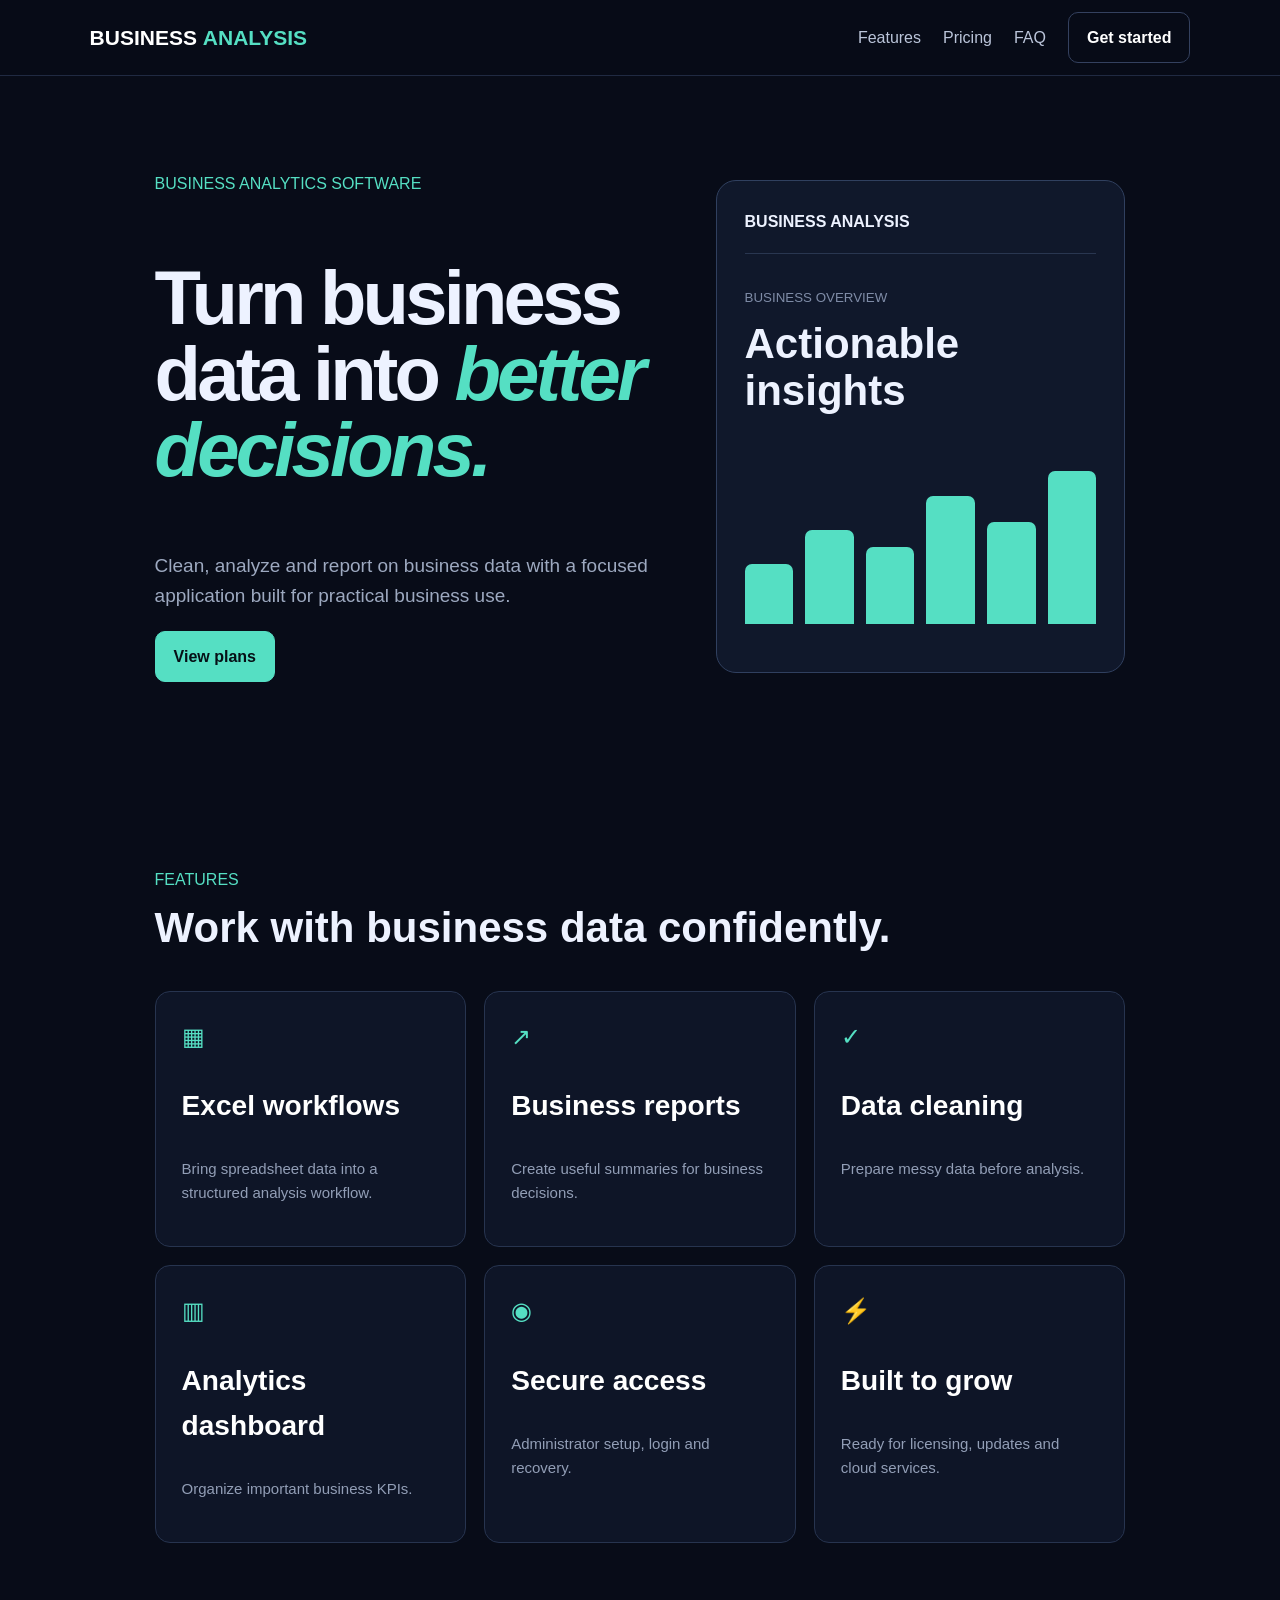
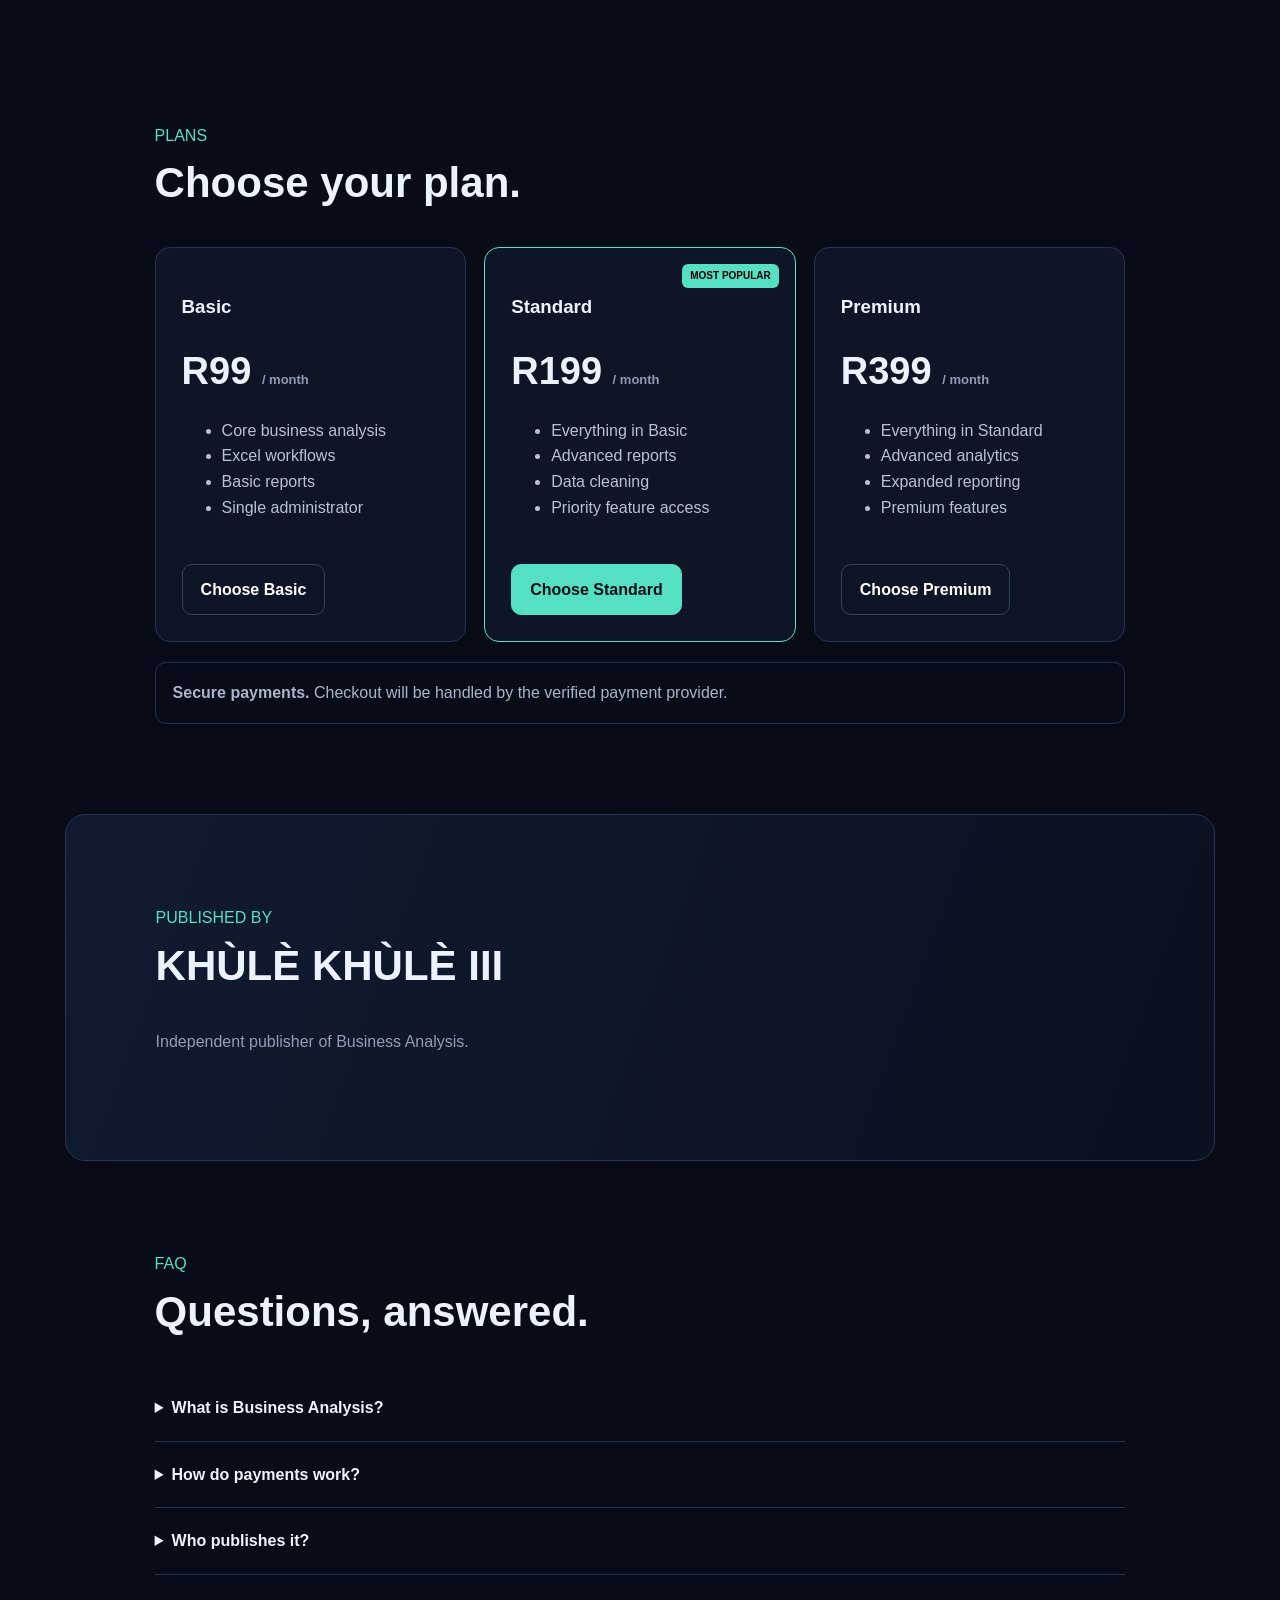
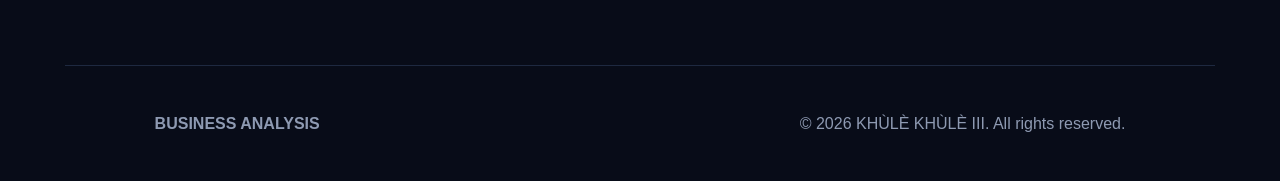
==== Website/index.html @ f8b5d5b4 "Add files via upload" ====
<!doctype html><html lang="en-ZA"><head><meta charset="utf-8"><meta name="viewport" content="width=device-width,initial-scale=1">
<title>Business Analysis | Business Analytics Software | KHÙLÈ KHÙLÈ III</title>
<meta name="description" content="Business Analysis software for Excel workflows, data cleaning, business reporting and practical analytics. Published by KHÙLÈ KHÙLÈ III.">
<link rel="canonical" href="https://YOUR-DOMAIN.example/"><link rel="stylesheet" href="styles.css"></head><body>
<header><a class="logo" href="#">BUSINESS <b>ANALYSIS</b></a><nav><a href="#features">Features</a><a href="#pricing">Pricing</a><a href="#faq">FAQ</a><a class="btn" href="#pricing">Get started</a></nav></header>
<main><section class="hero"><div><label>BUSINESS ANALYTICS SOFTWARE</label><h1>Turn business data into <em>better decisions.</em></h1><p>Clean, analyze and report on business data with a focused application built for practical business use.</p><a class="btn primary" href="#pricing">View plans</a></div><div class="screen"><b>BUSINESS ANALYSIS</b><hr><small>BUSINESS OVERVIEW</small><h2>Actionable insights</h2><div class="chart"><i></i><i></i><i></i><i></i><i></i><i></i></div></div></section>
<section id="features"><label>FEATURES</label><h2>Work with business data confidently.</h2><div class="grid"><article>▦<h3>Excel workflows</h3><p>Bring spreadsheet data into a structured analysis workflow.</p></article><article>↗<h3>Business reports</h3><p>Create useful summaries for business decisions.</p></article><article>✓<h3>Data cleaning</h3><p>Prepare messy data before analysis.</p></article><article>▥<h3>Analytics dashboard</h3><p>Organize important business KPIs.</p></article><article>◉<h3>Secure access</h3><p>Administrator setup, login and recovery.</p></article><article>⚡<h3>Built to grow</h3><p>Ready for licensing, updates and cloud services.</p></article></div></section>
<section id="pricing" class="pricing"><label>PLANS</label><h2>Choose your plan.</h2><div class="prices">
<article><h3>Basic</h3><strong>R99 <small>/ month</small></strong><ul><li>Core business analysis</li><li>Excel workflows</li><li>Basic reports</li><li>Single administrator</li></ul><a class="btn" href="checkout.html?plan=basic">Choose Basic</a></article>
<article class="featured"><mark>MOST POPULAR</mark><h3>Standard</h3><strong>R199 <small>/ month</small></strong><ul><li>Everything in Basic</li><li>Advanced reports</li><li>Data cleaning</li><li>Priority feature access</li></ul><a class="btn primary" href="checkout.html?plan=standard">Choose Standard</a></article>
<article><h3>Premium</h3><strong>R399 <small>/ month</small></strong><ul><li>Everything in Standard</li><li>Advanced analytics</li><li>Expanded reporting</li><li>Premium features</li></ul><a class="btn" href="checkout.html?plan=premium">Choose Premium</a></article></div>
<div class="notice"><b>Secure payments.</b> Checkout will be handled by the verified payment provider.</div></section>
<section class="publisher"><label>PUBLISHED BY</label><h2>KHÙLÈ KHÙLÈ III</h2><p>Independent publisher of Business Analysis.</p></section>
<section id="faq"><label>FAQ</label><h2>Questions, answered.</h2><details><summary>What is Business Analysis?</summary><p>A business analytics application for data, reports and analysis.</p></details><details><summary>How do payments work?</summary><p>Select a plan and complete checkout through the secure payment provider.</p></details><details><summary>Who publishes it?</summary><p>Business Analysis is published by KHÙLÈ KHÙLÈ III.</p></details></section></main>
<footer><b>BUSINESS ANALYSIS</b><span>© 2026 KHÙLÈ KHÙLÈ III. All rights reserved.</span></footer></body></html>
---- Website/styles.css ----
*{box-sizing:border-box}body{margin:0;background:#080c18;color:#edf2ff;font:16px/1.6 Arial,sans-serif}header{height:76px;padding:0 7%;display:flex;justify-content:space-between;align-items:center;border-bottom:1px solid #202a42;position:sticky;top:0;background:#080c18ee;z-index:2}.logo{color:#fff;text-decoration:none;font-weight:900;font-size:21px}.logo b,label,em{color:#55dfc3}nav{display:flex;gap:22px;align-items:center}nav a{color:#bbc5da;text-decoration:none}.btn{display:inline-block;padding:12px 18px;border:1px solid #34415f;border-radius:10px;color:#fff;text-decoration:none;font-weight:800}.primary{background:#55dfc3;color:#061016;border-color:#55dfc3}.hero{max-width:1150px;margin:auto;padding:95px 7%;display:grid;grid-template-columns:1.1fr .9fr;gap:60px;align-items:center}.hero h1{font-size:clamp(44px,6vw,76px);line-height:1;letter-spacing:-.05em}.hero p{color:#9da9c0;font-size:19px;max-width:650px}.screen{padding:28px;background:#10182b;border:1px solid #30405f;border-radius:20px}.screen hr{border:0;border-top:1px solid #293650;margin:18px 0 30px}.screen small{color:#7f8ca7}.chart{height:170px;display:flex;align-items:end;gap:12px;margin:20px 0}.chart i{flex:1;background:#55dfc3;border-radius:7px 7px 0 0}.chart i:nth-child(1){height:35%}.chart i:nth-child(2){height:55%}.chart i:nth-child(3){height:45%}.chart i:nth-child(4){height:75%}.chart i:nth-child(5){height:60%}.chart i:nth-child(6){height:90%}section{max-width:1150px;margin:auto;padding:90px 7%}section h2{font-size:42px;line-height:1.1;margin:12px 0 40px}.grid,.prices{display:grid;grid-template-columns:repeat(3,1fr);gap:18px}.grid article,.prices article{padding:26px;border:1px solid #27344f;background:#0e1527;border-radius:15px}.grid article{color:#55dfc3;font-size:24px}.grid h3,.grid p{color:#fff}.grid p{font-size:15px;color:#929eb6}.prices strong{font-size:38px;display:block}.prices small{font-size:13px;color:#8f9bb4}.prices ul{min-height:130px;color:#b8c2d5}.featured{border-color:#55dfc3!important;position:relative}.featured mark{position:absolute;right:16px;top:16px;background:#55dfc3;padding:4px 8px;border-radius:6px;font-size:10px;font-weight:900}.notice{margin-top:20px;padding:17px;border:1px solid #27344f;border-radius:11px;color:#aab5ca}.publisher{background:linear-gradient(110deg,#111b30,#0a1120);border:1px solid #27344f;border-radius:20px}.publisher p{color:#929eb6}details{border-bottom:1px solid #27344f;padding:20px 0}summary{font-weight:800;cursor:pointer}details p{color:#929eb6}footer{max-width:1150px;margin:auto;padding:45px 7%;border-top:1px solid #1e2940;display:flex;justify-content:space-between;color:#8e9ab2}@media(max-width:800px){nav a:not(.btn){display:none}.hero,.grid,.prices{grid-template-columns:1fr}footer{display:block}}
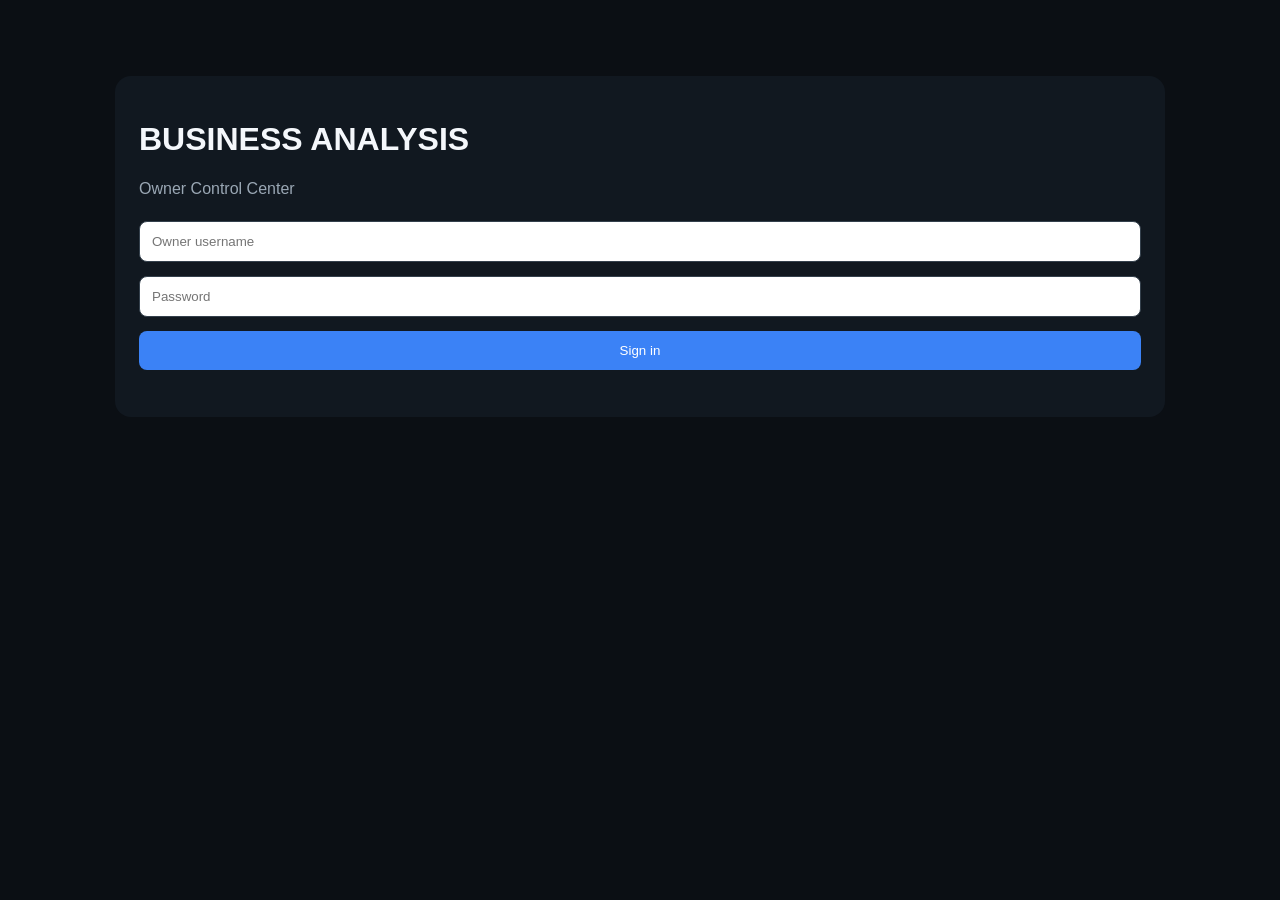
==== commit 9b73e3d3: "Add files via upload" ====
--- a/Website/index.html
+++ b/Website/index.html
@@ -1,15 +1 @@
-<!doctype html><html lang="en-ZA"><head><meta charset="utf-8"><meta name="viewport" content="width=device-width,initial-scale=1">
-<title>Business Analysis | Business Analytics Software | KHÙLÈ KHÙLÈ III</title>
-<meta name="description" content="Business Analysis software for Excel workflows, data cleaning, business reporting and practical analytics. Published by KHÙLÈ KHÙLÈ III.">
-<link rel="canonical" href="https://YOUR-DOMAIN.example/"><link rel="stylesheet" href="styles.css"></head><body>
-<header><a class="logo" href="#">BUSINESS <b>ANALYSIS</b></a><nav><a href="#features">Features</a><a href="#pricing">Pricing</a><a href="#faq">FAQ</a><a class="btn" href="#pricing">Get started</a></nav></header>
-<main><section class="hero"><div><label>BUSINESS ANALYTICS SOFTWARE</label><h1>Turn business data into <em>better decisions.</em></h1><p>Clean, analyze and report on business data with a focused application built for practical business use.</p><a class="btn primary" href="#pricing">View plans</a></div><div class="screen"><b>BUSINESS ANALYSIS</b><hr><small>BUSINESS OVERVIEW</small><h2>Actionable insights</h2><div class="chart"><i></i><i></i><i></i><i></i><i></i><i></i></div></div></section>
-<section id="features"><label>FEATURES</label><h2>Work with business data confidently.</h2><div class="grid"><article>▦<h3>Excel workflows</h3><p>Bring spreadsheet data into a structured analysis workflow.</p></article><article>↗<h3>Business reports</h3><p>Create useful summaries for business decisions.</p></article><article>✓<h3>Data cleaning</h3><p>Prepare messy data before analysis.</p></article><article>▥<h3>Analytics dashboard</h3><p>Organize important business KPIs.</p></article><article>◉<h3>Secure access</h3><p>Administrator setup, login and recovery.</p></article><article>⚡<h3>Built to grow</h3><p>Ready for licensing, updates and cloud services.</p></article></div></section>
-<section id="pricing" class="pricing"><label>PLANS</label><h2>Choose your plan.</h2><div class="prices">
-<article><h3>Basic</h3><strong>R99 <small>/ month</small></strong><ul><li>Core business analysis</li><li>Excel workflows</li><li>Basic reports</li><li>Single administrator</li></ul><a class="btn" href="checkout.html?plan=basic">Choose Basic</a></article>
-<article class="featured"><mark>MOST POPULAR</mark><h3>Standard</h3><strong>R199 <small>/ month</small></strong><ul><li>Everything in Basic</li><li>Advanced reports</li><li>Data cleaning</li><li>Priority feature access</li></ul><a class="btn primary" href="checkout.html?plan=standard">Choose Standard</a></article>
-<article><h3>Premium</h3><strong>R399 <small>/ month</small></strong><ul><li>Everything in Standard</li><li>Advanced analytics</li><li>Expanded reporting</li><li>Premium features</li></ul><a class="btn" href="checkout.html?plan=premium">Choose Premium</a></article></div>
-<div class="notice"><b>Secure payments.</b> Checkout will be handled by the verified payment provider.</div></section>
-<section class="publisher"><label>PUBLISHED BY</label><h2>KHÙLÈ KHÙLÈ III</h2><p>Independent publisher of Business Analysis.</p></section>
-<section id="faq"><label>FAQ</label><h2>Questions, answered.</h2><details><summary>What is Business Analysis?</summary><p>A business analytics application for data, reports and analysis.</p></details><details><summary>How do payments work?</summary><p>Select a plan and complete checkout through the secure payment provider.</p></details><details><summary>Who publishes it?</summary><p>Business Analysis is published by KHÙLÈ KHÙLÈ III.</p></details></section></main>
-<footer><b>BUSINESS ANALYSIS</b><span>© 2026 KHÙLÈ KHÙLÈ III. All rights reserved.</span></footer></body></html>+<!doctype html><html><head><meta charset="utf-8"><meta name="viewport" content="width=device-width,initial-scale=1"><title>BUSINESS ANALYSIS — Owner Control Center</title><style>body{margin:0;font-family:Arial;background:#0b0f14;color:#f4f7fb}.wrap{max-width:1050px;margin:40px auto;padding:20px}.panel{background:#111820;border-radius:16px;padding:24px;margin:16px 0}.grid{display:grid;grid-template-columns:repeat(4,1fr);gap:14px}.card{background:#17212b;border-radius:12px;padding:18px}.muted{color:#9aa7b4}input,button{width:100%;box-sizing:border-box;padding:12px;margin:7px 0;border-radius:8px;border:1px solid #34404c}button{background:#3b82f6;color:white;border:0;cursor:pointer}#app{display:none}@media(max-width:800px){.grid{grid-template-columns:1fr 1fr}}</style></head><body><div class="wrap"><div class="panel" id="login"><h1>BUSINESS ANALYSIS</h1><p class="muted">Owner Control Center</p><input id="u" placeholder="Owner username"><input id="p" type="password" placeholder="Password"><button onclick="login()">Sign in</button><p id="msg" class="muted"></p></div><div id="app"><div class="panel"><h1>Owner Control Center</h1><p class="muted">BUSINESS ANALYSIS v2.0.0</p><button onclick="loadSummary()">Refresh Metrics</button></div><div class="grid"><div class="card"><div class="muted">Total Installations</div><h2 id="inst">—</h2></div><div class="card"><div class="muted">Active Users (30d)</div><h2 id="active">—</h2></div><div class="card"><div class="muted">Telemetry Events</div><h2 id="events">—</h2></div><div class="card"><div class="muted">Last Seen</div><h2 id="last">—</h2></div></div></div></div><script>const API='https://business-analysis-api-I8nm.onrender.com';let token='';async function login(){msg.textContent='Signing in...';try{let r=await fetch(API+'/api/owner/login',{method:'POST',headers:{'Content-Type':'application/json'},body:JSON.stringify({username:u.value,password:p.value})});let d=await r.json();if(!r.ok)throw Error(d.detail||'Login failed');token=d.token;document.getElementById('login').style.display='none';document.getElementById('app').style.display='block';loadSummary()}catch(e){msg.textContent=e.message}}async function loadSummary(){try{let r=await fetch(API+'/api/owner/summary',{headers:{Authorization:'Bearer '+token}});let d=await r.json();if(!r.ok)throw Error(d.detail||'Unable to load metrics');inst.textContent=d.total_installations??0;active.textContent=d.active_users??0;events.textContent=d.telemetry_events??0;last.textContent=d.last_seen?new Date(d.last_seen).toLocaleString():'Never'}catch(e){alert(e.message)}}</script></body></html>
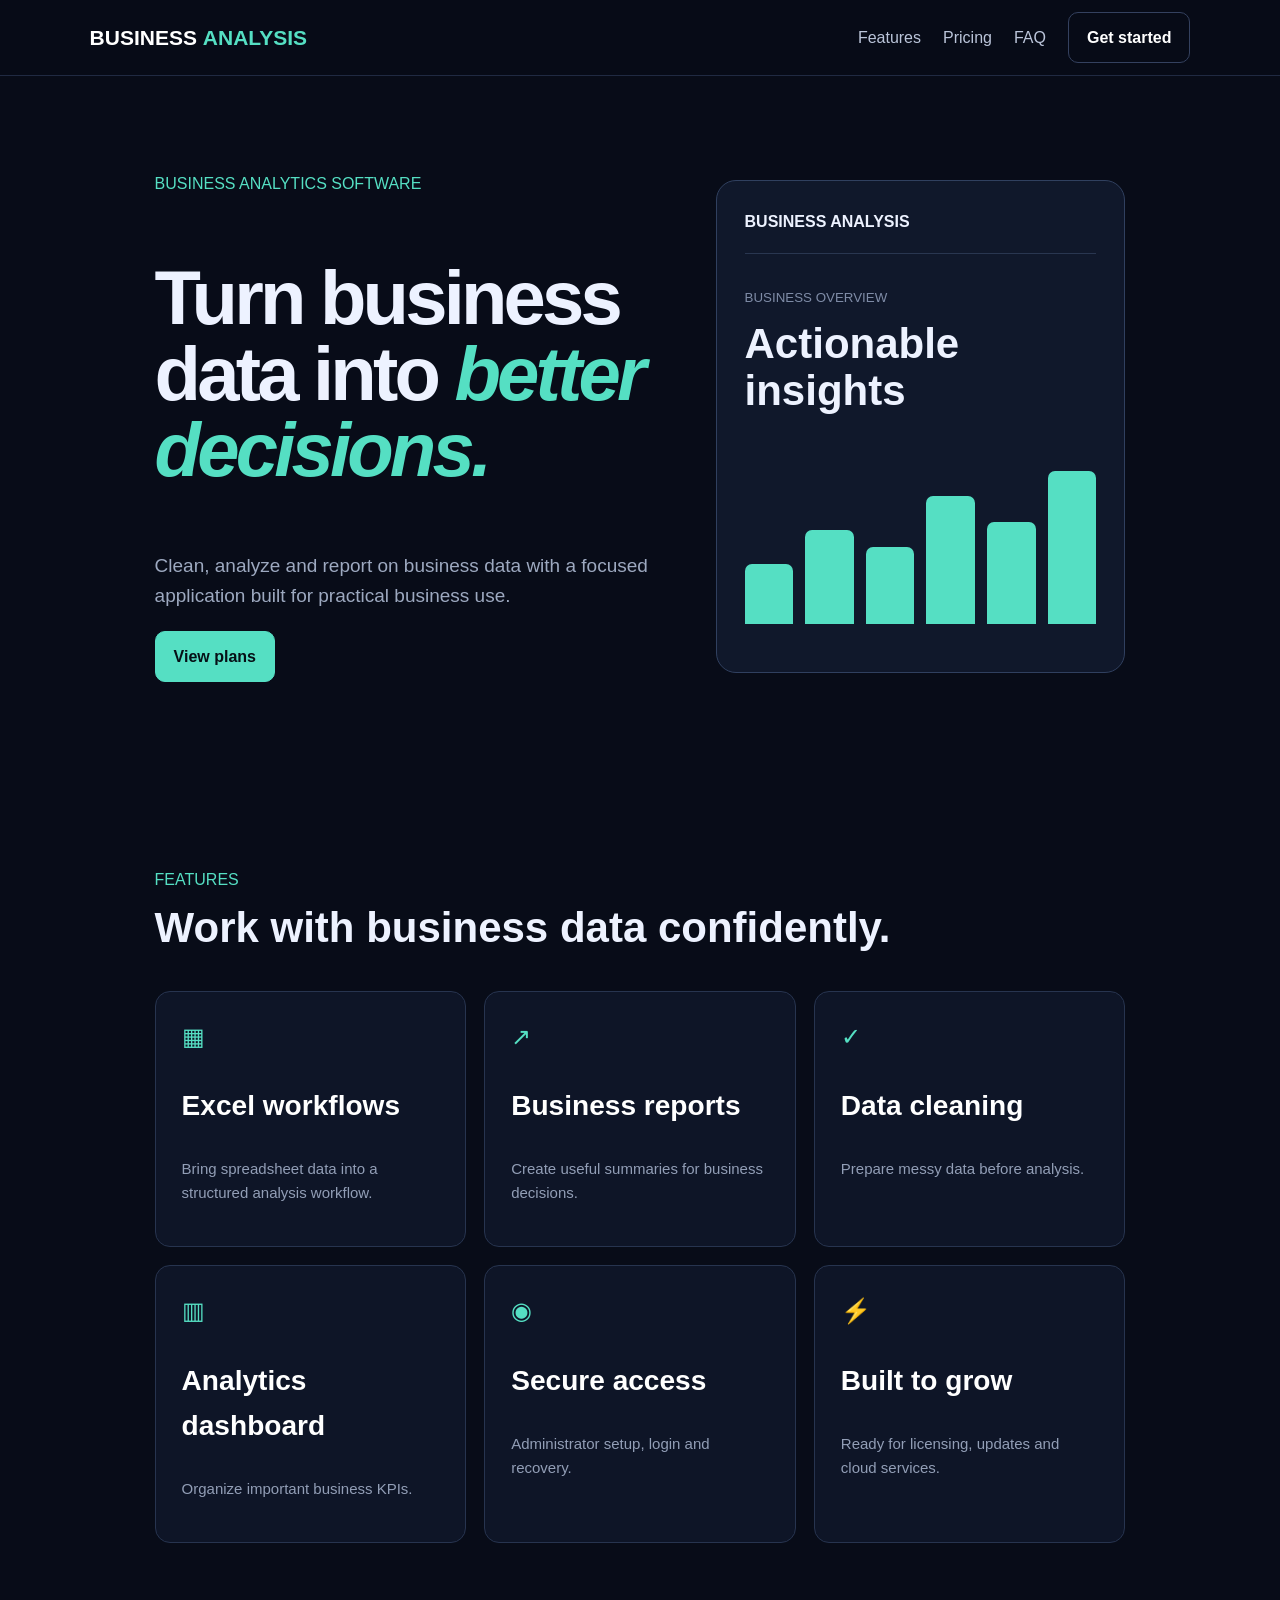
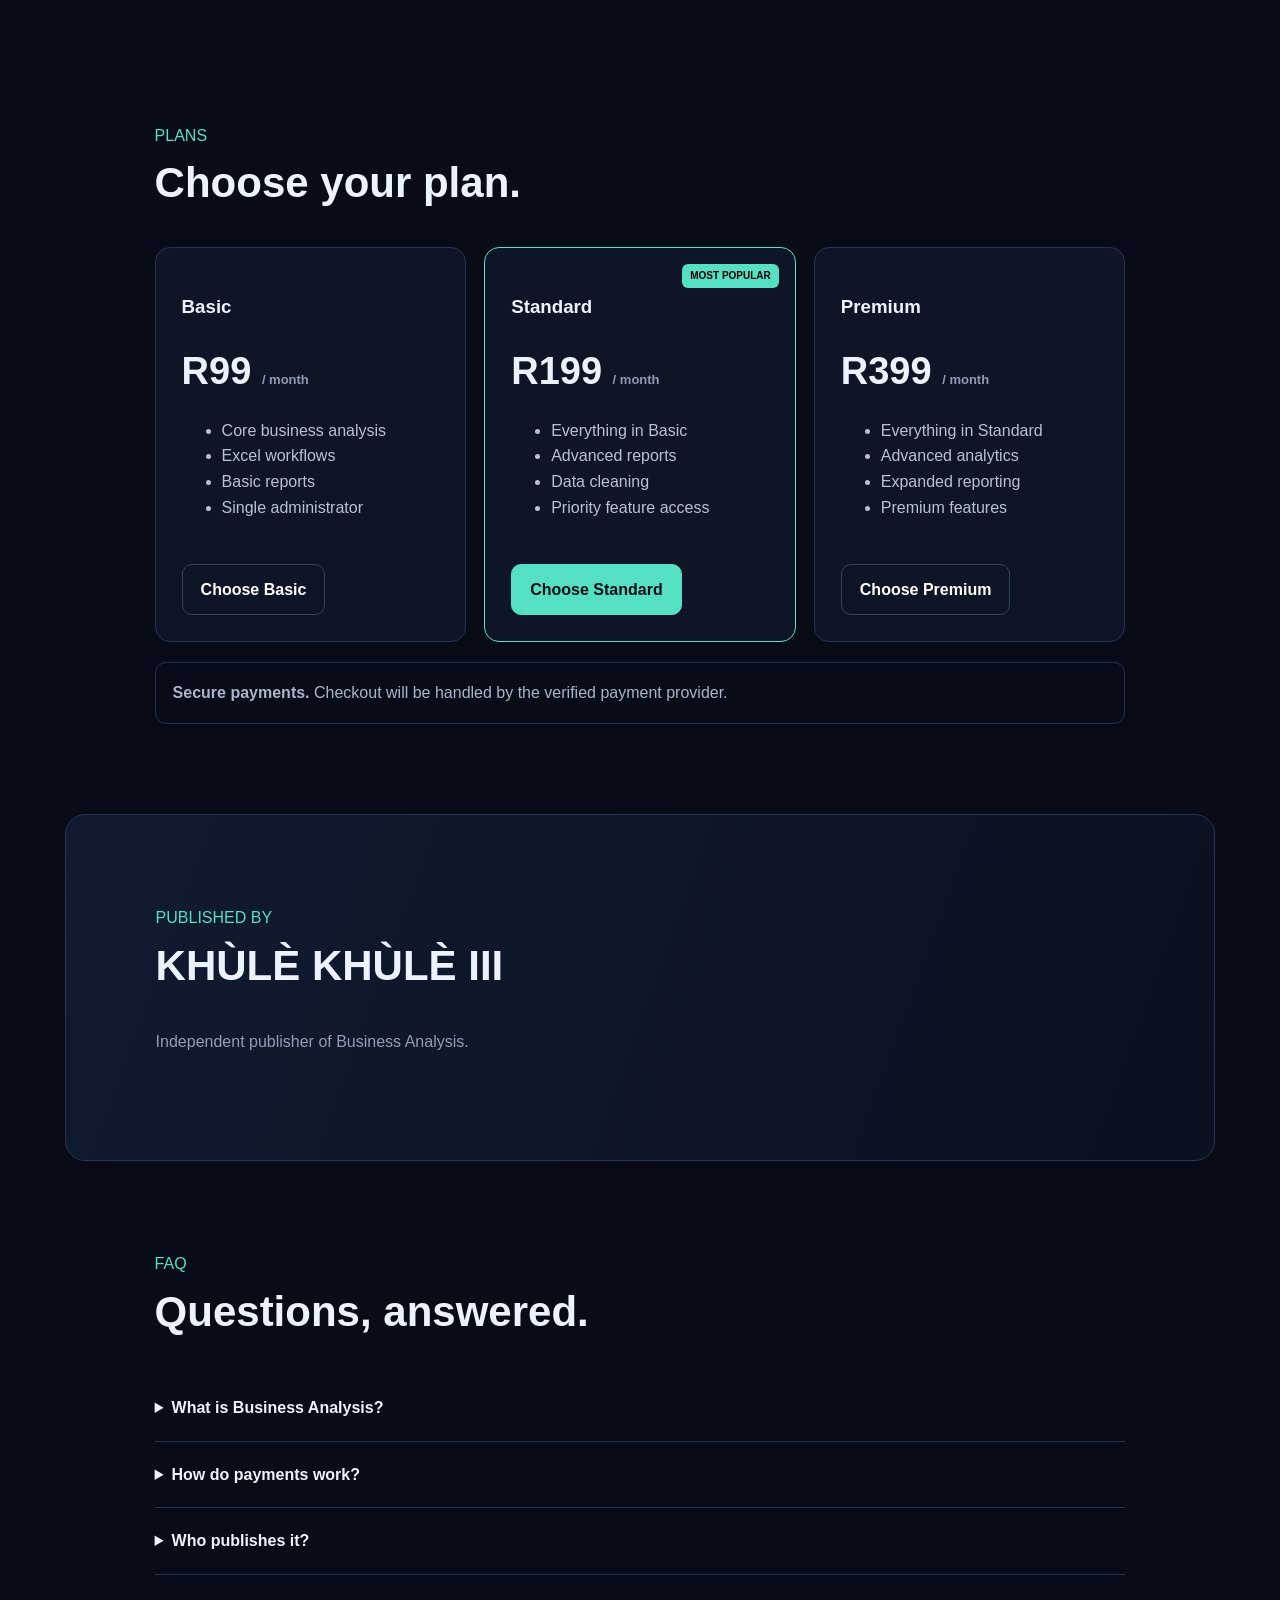
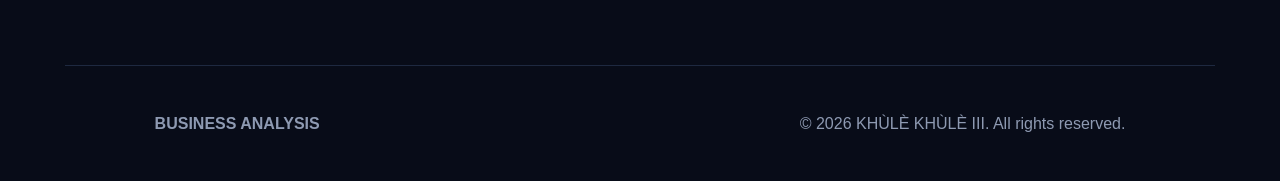
==== commit 1b5f06d5: "Add files via upload" ====
--- a/Website/index.html
+++ b/Website/index.html
@@ -1 +1,15 @@
-<!doctype html><html><head><meta charset="utf-8"><meta name="viewport" content="width=device-width,initial-scale=1"><title>BUSINESS ANALYSIS — Owner Control Center</title><style>body{margin:0;font-family:Arial;background:#0b0f14;color:#f4f7fb}.wrap{max-width:1050px;margin:40px auto;padding:20px}.panel{background:#111820;border-radius:16px;padding:24px;margin:16px 0}.grid{display:grid;grid-template-columns:repeat(4,1fr);gap:14px}.card{background:#17212b;border-radius:12px;padding:18px}.muted{color:#9aa7b4}input,button{width:100%;box-sizing:border-box;padding:12px;margin:7px 0;border-radius:8px;border:1px solid #34404c}button{background:#3b82f6;color:white;border:0;cursor:pointer}#app{display:none}@media(max-width:800px){.grid{grid-template-columns:1fr 1fr}}</style></head><body><div class="wrap"><div class="panel" id="login"><h1>BUSINESS ANALYSIS</h1><p class="muted">Owner Control Center</p><input id="u" placeholder="Owner username"><input id="p" type="password" placeholder="Password"><button onclick="login()">Sign in</button><p id="msg" class="muted"></p></div><div id="app"><div class="panel"><h1>Owner Control Center</h1><p class="muted">BUSINESS ANALYSIS v2.0.0</p><button onclick="loadSummary()">Refresh Metrics</button></div><div class="grid"><div class="card"><div class="muted">Total Installations</div><h2 id="inst">—</h2></div><div class="card"><div class="muted">Active Users (30d)</div><h2 id="active">—</h2></div><div class="card"><div class="muted">Telemetry Events</div><h2 id="events">—</h2></div><div class="card"><div class="muted">Last Seen</div><h2 id="last">—</h2></div></div></div></div><script>const API='https://business-analysis-api-I8nm.onrender.com';let token='';async function login(){msg.textContent='Signing in...';try{let r=await fetch(API+'/api/owner/login',{method:'POST',headers:{'Content-Type':'application/json'},body:JSON.stringify({username:u.value,password:p.value})});let d=await r.json();if(!r.ok)throw Error(d.detail||'Login failed');token=d.token;document.getElementById('login').style.display='none';document.getElementById('app').style.display='block';loadSummary()}catch(e){msg.textContent=e.message}}async function loadSummary(){try{let r=await fetch(API+'/api/owner/summary',{headers:{Authorization:'Bearer '+token}});let d=await r.json();if(!r.ok)throw Error(d.detail||'Unable to load metrics');inst.textContent=d.total_installations??0;active.textContent=d.active_users??0;events.textContent=d.telemetry_events??0;last.textContent=d.last_seen?new Date(d.last_seen).toLocaleString():'Never'}catch(e){alert(e.message)}}</script></body></html>+<!doctype html><html lang="en-ZA"><head><meta charset="utf-8"><meta name="viewport" content="width=device-width,initial-scale=1">
+<title>Business Analysis | Business Analytics Software | KHÙLÈ KHÙLÈ III</title>
+<meta name="description" content="Business Analysis software for Excel workflows, data cleaning, business reporting and practical analytics. Published by KHÙLÈ KHÙLÈ III.">
+<link rel="canonical" href="https://YOUR-DOMAIN.example/"><link rel="stylesheet" href="styles.css"></head><body>
+<header><a class="logo" href="#">BUSINESS <b>ANALYSIS</b></a><nav><a href="#features">Features</a><a href="#pricing">Pricing</a><a href="#faq">FAQ</a><a class="btn" href="#pricing">Get started</a></nav></header>
+<main><section class="hero"><div><label>BUSINESS ANALYTICS SOFTWARE</label><h1>Turn business data into <em>better decisions.</em></h1><p>Clean, analyze and report on business data with a focused application built for practical business use.</p><a class="btn primary" href="#pricing">View plans</a></div><div class="screen"><b>BUSINESS ANALYSIS</b><hr><small>BUSINESS OVERVIEW</small><h2>Actionable insights</h2><div class="chart"><i></i><i></i><i></i><i></i><i></i><i></i></div></div></section>
+<section id="features"><label>FEATURES</label><h2>Work with business data confidently.</h2><div class="grid"><article>▦<h3>Excel workflows</h3><p>Bring spreadsheet data into a structured analysis workflow.</p></article><article>↗<h3>Business reports</h3><p>Create useful summaries for business decisions.</p></article><article>✓<h3>Data cleaning</h3><p>Prepare messy data before analysis.</p></article><article>▥<h3>Analytics dashboard</h3><p>Organize important business KPIs.</p></article><article>◉<h3>Secure access</h3><p>Administrator setup, login and recovery.</p></article><article>⚡<h3>Built to grow</h3><p>Ready for licensing, updates and cloud services.</p></article></div></section>
+<section id="pricing" class="pricing"><label>PLANS</label><h2>Choose your plan.</h2><div class="prices">
+<article><h3>Basic</h3><strong>R99 <small>/ month</small></strong><ul><li>Core business analysis</li><li>Excel workflows</li><li>Basic reports</li><li>Single administrator</li></ul><a class="btn" href="checkout.html?plan=basic">Choose Basic</a></article>
+<article class="featured"><mark>MOST POPULAR</mark><h3>Standard</h3><strong>R199 <small>/ month</small></strong><ul><li>Everything in Basic</li><li>Advanced reports</li><li>Data cleaning</li><li>Priority feature access</li></ul><a class="btn primary" href="checkout.html?plan=standard">Choose Standard</a></article>
+<article><h3>Premium</h3><strong>R399 <small>/ month</small></strong><ul><li>Everything in Standard</li><li>Advanced analytics</li><li>Expanded reporting</li><li>Premium features</li></ul><a class="btn" href="checkout.html?plan=premium">Choose Premium</a></article></div>
+<div class="notice"><b>Secure payments.</b> Checkout will be handled by the verified payment provider.</div></section>
+<section class="publisher"><label>PUBLISHED BY</label><h2>KHÙLÈ KHÙLÈ III</h2><p>Independent publisher of Business Analysis.</p></section>
+<section id="faq"><label>FAQ</label><h2>Questions, answered.</h2><details><summary>What is Business Analysis?</summary><p>A business analytics application for data, reports and analysis.</p></details><details><summary>How do payments work?</summary><p>Select a plan and complete checkout through the secure payment provider.</p></details><details><summary>Who publishes it?</summary><p>Business Analysis is published by KHÙLÈ KHÙLÈ III.</p></details></section></main>
+<footer><b>BUSINESS ANALYSIS</b><span>© 2026 KHÙLÈ KHÙLÈ III. All rights reserved.</span></footer></body></html>
--- a/Website/styles.css
+++ b/Website/styles.css
@@ -0,0 +1 @@
+*{box-sizing:border-box}body{margin:0;background:#080c18;color:#edf2ff;font:16px/1.6 Arial,sans-serif}header{height:76px;padding:0 7%;display:flex;justify-content:space-between;align-items:center;border-bottom:1px solid #202a42;position:sticky;top:0;background:#080c18ee;z-index:2}.logo{color:#fff;text-decoration:none;font-weight:900;font-size:21px}.logo b,label,em{color:#55dfc3}nav{display:flex;gap:22px;align-items:center}nav a{color:#bbc5da;text-decoration:none}.btn{display:inline-block;padding:12px 18px;border:1px solid #34415f;border-radius:10px;color:#fff;text-decoration:none;font-weight:800}.primary{background:#55dfc3;color:#061016;border-color:#55dfc3}.hero{max-width:1150px;margin:auto;padding:95px 7%;display:grid;grid-template-columns:1.1fr .9fr;gap:60px;align-items:center}.hero h1{font-size:clamp(44px,6vw,76px);line-height:1;letter-spacing:-.05em}.hero p{color:#9da9c0;font-size:19px;max-width:650px}.screen{padding:28px;background:#10182b;border:1px solid #30405f;border-radius:20px}.screen hr{border:0;border-top:1px solid #293650;margin:18px 0 30px}.screen small{color:#7f8ca7}.chart{height:170px;display:flex;align-items:end;gap:12px;margin:20px 0}.chart i{flex:1;background:#55dfc3;border-radius:7px 7px 0 0}.chart i:nth-child(1){height:35%}.chart i:nth-child(2){height:55%}.chart i:nth-child(3){height:45%}.chart i:nth-child(4){height:75%}.chart i:nth-child(5){height:60%}.chart i:nth-child(6){height:90%}section{max-width:1150px;margin:auto;padding:90px 7%}section h2{font-size:42px;line-height:1.1;margin:12px 0 40px}.grid,.prices{display:grid;grid-template-columns:repeat(3,1fr);gap:18px}.grid article,.prices article{padding:26px;border:1px solid #27344f;background:#0e1527;border-radius:15px}.grid article{color:#55dfc3;font-size:24px}.grid h3,.grid p{color:#fff}.grid p{font-size:15px;color:#929eb6}.prices strong{font-size:38px;display:block}.prices small{font-size:13px;color:#8f9bb4}.prices ul{min-height:130px;color:#b8c2d5}.featured{border-color:#55dfc3!important;position:relative}.featured mark{position:absolute;right:16px;top:16px;background:#55dfc3;padding:4px 8px;border-radius:6px;font-size:10px;font-weight:900}.notice{margin-top:20px;padding:17px;border:1px solid #27344f;border-radius:11px;color:#aab5ca}.publisher{background:linear-gradient(110deg,#111b30,#0a1120);border:1px solid #27344f;border-radius:20px}.publisher p{color:#929eb6}details{border-bottom:1px solid #27344f;padding:20px 0}summary{font-weight:800;cursor:pointer}details p{color:#929eb6}footer{max-width:1150px;margin:auto;padding:45px 7%;border-top:1px solid #1e2940;display:flex;justify-content:space-between;color:#8e9ab2}@media(max-width:800px){nav a:not(.btn){display:none}.hero,.grid,.prices{grid-template-columns:1fr}footer{display:block}}
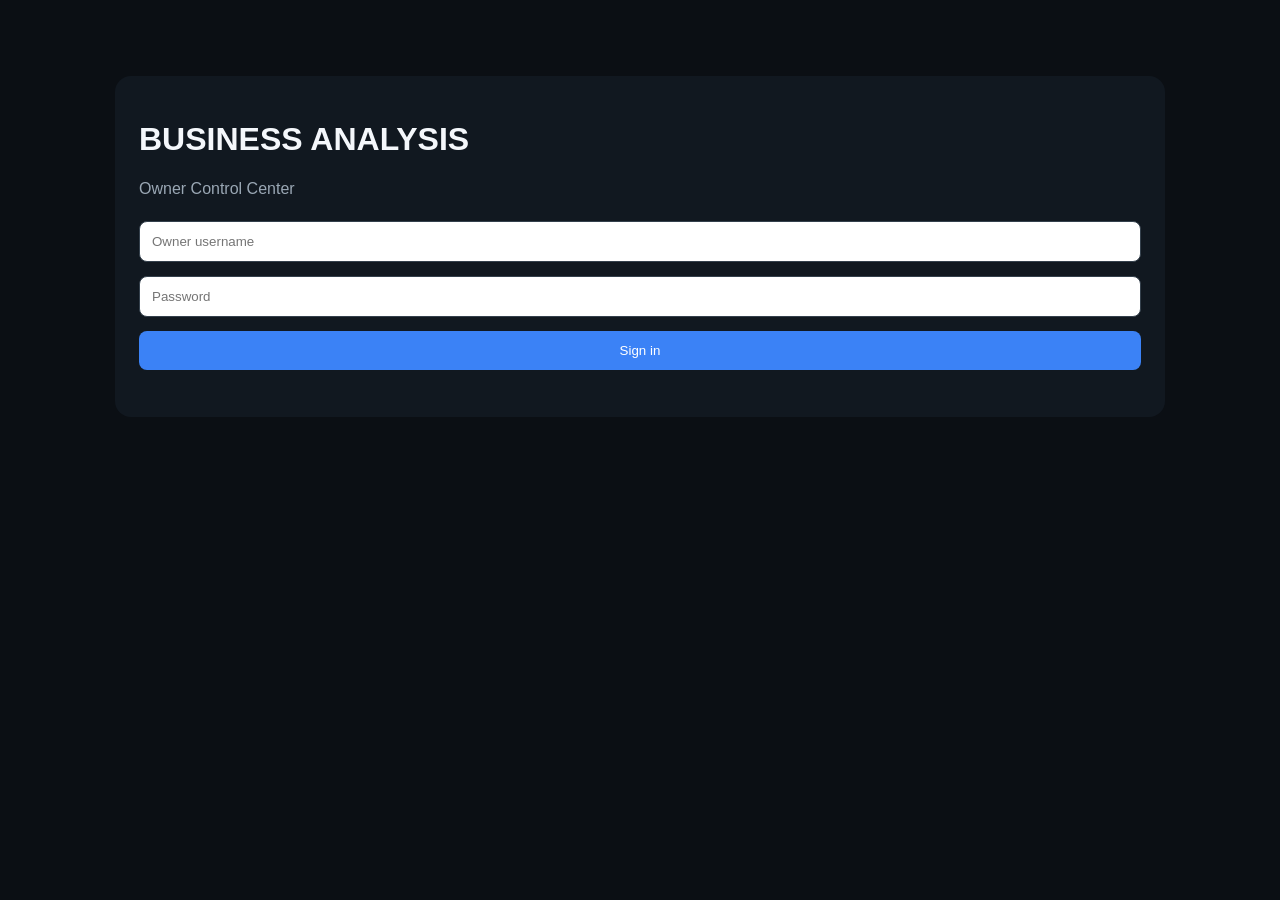
==== commit be61ee84: "Add files via upload" ====
--- a/Website/index.html
+++ b/Website/index.html
@@ -1,15 +1 @@
-<!doctype html><html lang="en-ZA"><head><meta charset="utf-8"><meta name="viewport" content="width=device-width,initial-scale=1">
-<title>Business Analysis | Business Analytics Software | KHÙLÈ KHÙLÈ III</title>
-<meta name="description" content="Business Analysis software for Excel workflows, data cleaning, business reporting and practical analytics. Published by KHÙLÈ KHÙLÈ III.">
-<link rel="canonical" href="https://YOUR-DOMAIN.example/"><link rel="stylesheet" href="styles.css"></head><body>
-<header><a class="logo" href="#">BUSINESS <b>ANALYSIS</b></a><nav><a href="#features">Features</a><a href="#pricing">Pricing</a><a href="#faq">FAQ</a><a class="btn" href="#pricing">Get started</a></nav></header>
-<main><section class="hero"><div><label>BUSINESS ANALYTICS SOFTWARE</label><h1>Turn business data into <em>better decisions.</em></h1><p>Clean, analyze and report on business data with a focused application built for practical business use.</p><a class="btn primary" href="#pricing">View plans</a></div><div class="screen"><b>BUSINESS ANALYSIS</b><hr><small>BUSINESS OVERVIEW</small><h2>Actionable insights</h2><div class="chart"><i></i><i></i><i></i><i></i><i></i><i></i></div></div></section>
-<section id="features"><label>FEATURES</label><h2>Work with business data confidently.</h2><div class="grid"><article>▦<h3>Excel workflows</h3><p>Bring spreadsheet data into a structured analysis workflow.</p></article><article>↗<h3>Business reports</h3><p>Create useful summaries for business decisions.</p></article><article>✓<h3>Data cleaning</h3><p>Prepare messy data before analysis.</p></article><article>▥<h3>Analytics dashboard</h3><p>Organize important business KPIs.</p></article><article>◉<h3>Secure access</h3><p>Administrator setup, login and recovery.</p></article><article>⚡<h3>Built to grow</h3><p>Ready for licensing, updates and cloud services.</p></article></div></section>
-<section id="pricing" class="pricing"><label>PLANS</label><h2>Choose your plan.</h2><div class="prices">
-<article><h3>Basic</h3><strong>R99 <small>/ month</small></strong><ul><li>Core business analysis</li><li>Excel workflows</li><li>Basic reports</li><li>Single administrator</li></ul><a class="btn" href="checkout.html?plan=basic">Choose Basic</a></article>
-<article class="featured"><mark>MOST POPULAR</mark><h3>Standard</h3><strong>R199 <small>/ month</small></strong><ul><li>Everything in Basic</li><li>Advanced reports</li><li>Data cleaning</li><li>Priority feature access</li></ul><a class="btn primary" href="checkout.html?plan=standard">Choose Standard</a></article>
-<article><h3>Premium</h3><strong>R399 <small>/ month</small></strong><ul><li>Everything in Standard</li><li>Advanced analytics</li><li>Expanded reporting</li><li>Premium features</li></ul><a class="btn" href="checkout.html?plan=premium">Choose Premium</a></article></div>
-<div class="notice"><b>Secure payments.</b> Checkout will be handled by the verified payment provider.</div></section>
-<section class="publisher"><label>PUBLISHED BY</label><h2>KHÙLÈ KHÙLÈ III</h2><p>Independent publisher of Business Analysis.</p></section>
-<section id="faq"><label>FAQ</label><h2>Questions, answered.</h2><details><summary>What is Business Analysis?</summary><p>A business analytics application for data, reports and analysis.</p></details><details><summary>How do payments work?</summary><p>Select a plan and complete checkout through the secure payment provider.</p></details><details><summary>Who publishes it?</summary><p>Business Analysis is published by KHÙLÈ KHÙLÈ III.</p></details></section></main>
-<footer><b>BUSINESS ANALYSIS</b><span>© 2026 KHÙLÈ KHÙLÈ III. All rights reserved.</span></footer></body></html>+<!doctype html><html><head><meta charset="utf-8"><meta name="viewport" content="width=device-width,initial-scale=1"><title>BUSINESS ANALYSIS — Owner Control Center</title><style>body{margin:0;font-family:Arial;background:#0b0f14;color:#f4f7fb}.wrap{max-width:1050px;margin:40px auto;padding:20px}.panel{background:#111820;border-radius:16px;padding:24px;margin:16px 0}.grid{display:grid;grid-template-columns:repeat(4,1fr);gap:14px}.card{background:#17212b;border-radius:12px;padding:18px}.muted{color:#9aa7b4}input,button{width:100%;box-sizing:border-box;padding:12px;margin:7px 0;border-radius:8px;border:1px solid #34404c}button{background:#3b82f6;color:white;border:0;cursor:pointer}#app{display:none}@media(max-width:800px){.grid{grid-template-columns:1fr 1fr}}</style></head><body><div class="wrap"><div class="panel" id="login"><h1>BUSINESS ANALYSIS</h1><p class="muted">Owner Control Center</p><input id="u" placeholder="Owner username"><input id="p" type="password" placeholder="Password"><button onclick="login()">Sign in</button><p id="msg" class="muted"></p></div><div id="app"><div class="panel"><h1>Owner Control Center</h1><p class="muted">BUSINESS ANALYSIS v2.0.0</p><button onclick="loadSummary()">Refresh Metrics</button></div><div class="grid"><div class="card"><div class="muted">Total Installations</div><h2 id="inst">—</h2></div><div class="card"><div class="muted">Active Users (30d)</div><h2 id="active">—</h2></div><div class="card"><div class="muted">Telemetry Events</div><h2 id="events">—</h2></div><div class="card"><div class="muted">Last Seen</div><h2 id="last">—</h2></div></div></div></div><script>const API='https://business-analysis-api-I8nm.onrender.com';let token='';async function login(){msg.textContent='Signing in...';try{let r=await fetch(API+'/api/owner/login',{method:'POST',headers:{'Content-Type':'application/json'},body:JSON.stringify({username:u.value,password:p.value})});let d=await r.json();if(!r.ok)throw Error(d.detail||'Login failed');token=d.token;document.getElementById('login').style.display='none';document.getElementById('app').style.display='block';loadSummary()}catch(e){msg.textContent=e.message}}async function loadSummary(){try{let r=await fetch(API+'/api/owner/summary',{headers:{Authorization:'Bearer '+token}});let d=await r.json();if(!r.ok)throw Error(d.detail||'Unable to load metrics');inst.textContent=d.total_installations??0;active.textContent=d.active_users??0;events.textContent=d.telemetry_events??0;last.textContent=d.last_seen?new Date(d.last_seen).toLocaleString():'Never'}catch(e){alert(e.message)}}</script></body></html>
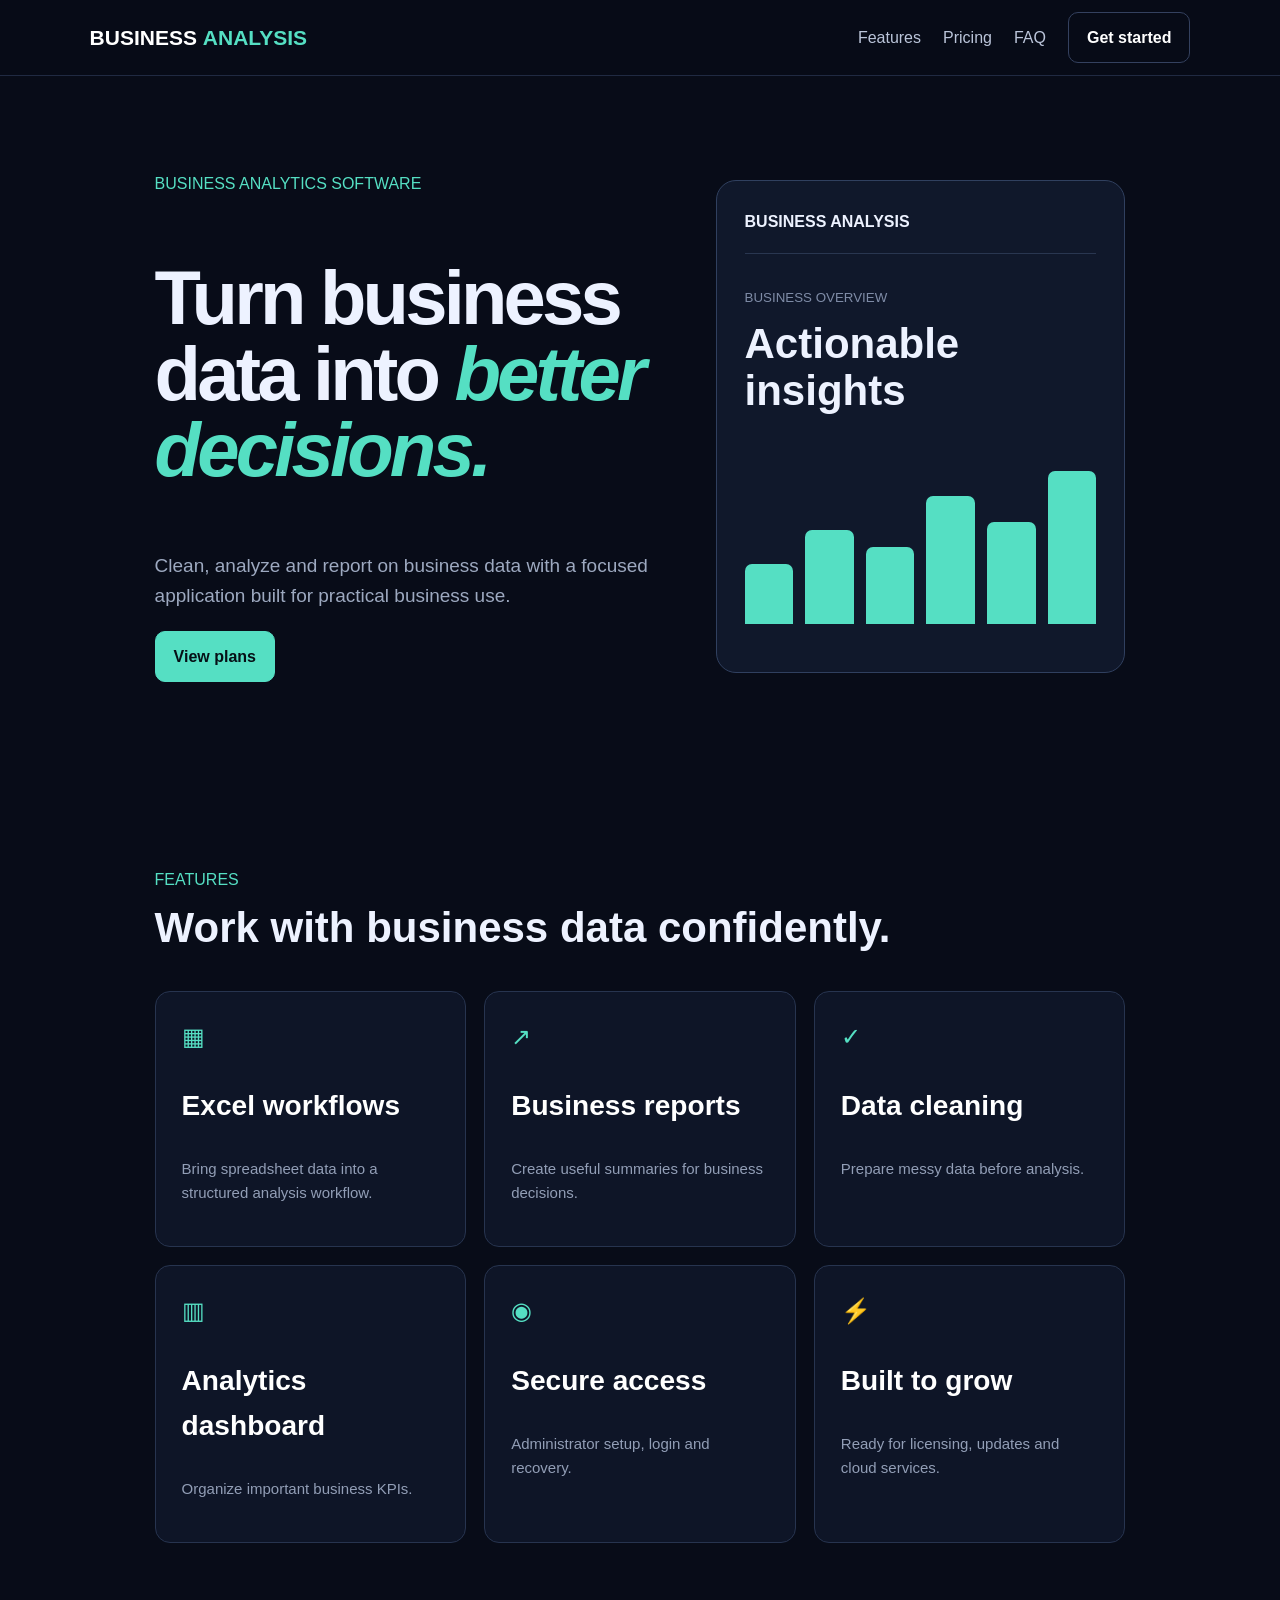
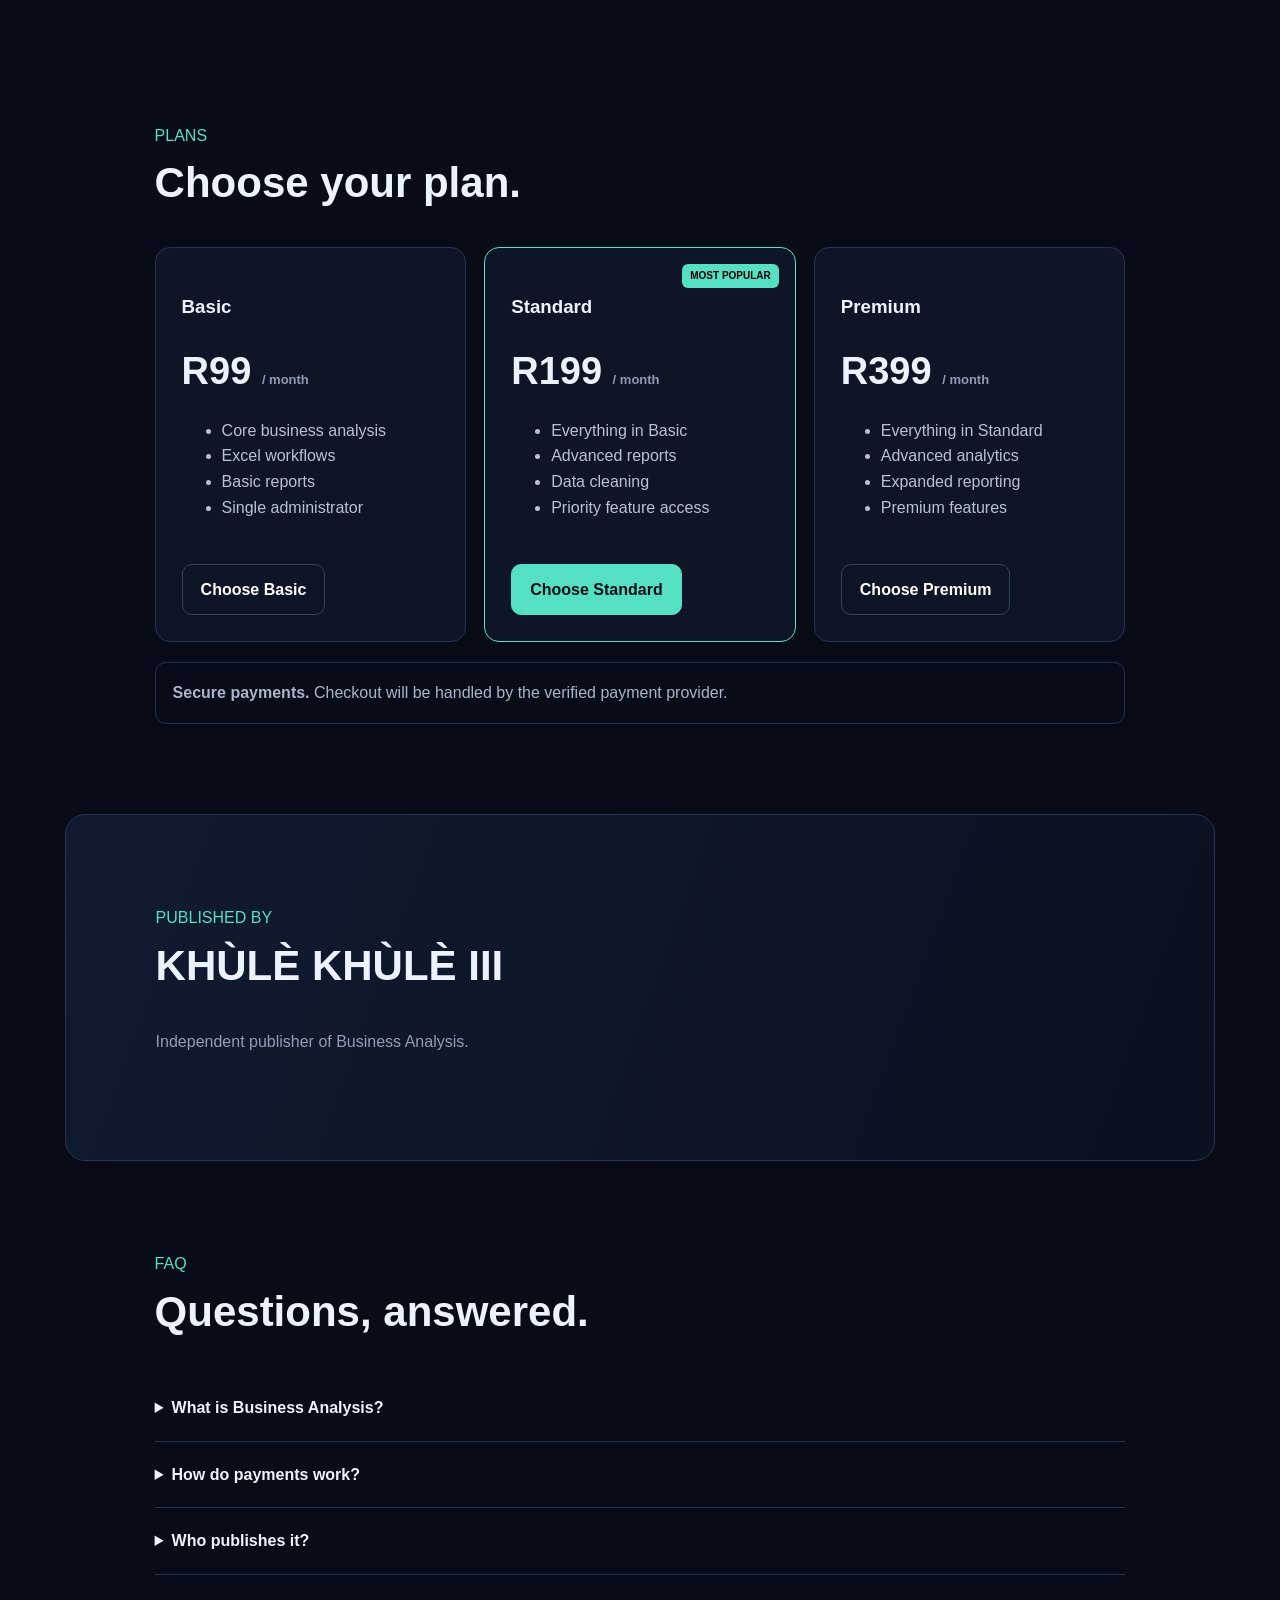
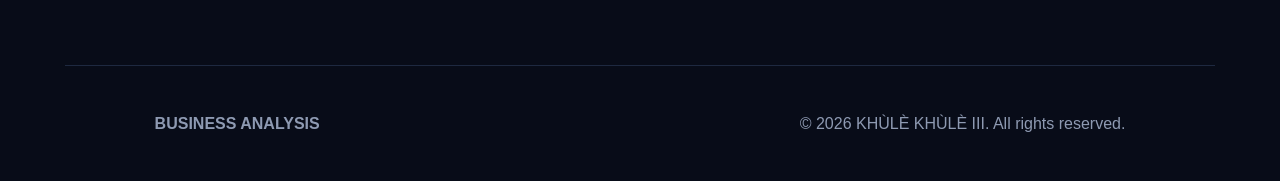
==== commit 1c618301: "Add files via upload" ====
--- a/Website/index.html
+++ b/Website/index.html
@@ -1 +1,15 @@
-<!doctype html><html><head><meta charset="utf-8"><meta name="viewport" content="width=device-width,initial-scale=1"><title>BUSINESS ANALYSIS — Owner Control Center</title><style>body{margin:0;font-family:Arial;background:#0b0f14;color:#f4f7fb}.wrap{max-width:1050px;margin:40px auto;padding:20px}.panel{background:#111820;border-radius:16px;padding:24px;margin:16px 0}.grid{display:grid;grid-template-columns:repeat(4,1fr);gap:14px}.card{background:#17212b;border-radius:12px;padding:18px}.muted{color:#9aa7b4}input,button{width:100%;box-sizing:border-box;padding:12px;margin:7px 0;border-radius:8px;border:1px solid #34404c}button{background:#3b82f6;color:white;border:0;cursor:pointer}#app{display:none}@media(max-width:800px){.grid{grid-template-columns:1fr 1fr}}</style></head><body><div class="wrap"><div class="panel" id="login"><h1>BUSINESS ANALYSIS</h1><p class="muted">Owner Control Center</p><input id="u" placeholder="Owner username"><input id="p" type="password" placeholder="Password"><button onclick="login()">Sign in</button><p id="msg" class="muted"></p></div><div id="app"><div class="panel"><h1>Owner Control Center</h1><p class="muted">BUSINESS ANALYSIS v2.0.0</p><button onclick="loadSummary()">Refresh Metrics</button></div><div class="grid"><div class="card"><div class="muted">Total Installations</div><h2 id="inst">—</h2></div><div class="card"><div class="muted">Active Users (30d)</div><h2 id="active">—</h2></div><div class="card"><div class="muted">Telemetry Events</div><h2 id="events">—</h2></div><div class="card"><div class="muted">Last Seen</div><h2 id="last">—</h2></div></div></div></div><script>const API='https://business-analysis-api-I8nm.onrender.com';let token='';async function login(){msg.textContent='Signing in...';try{let r=await fetch(API+'/api/owner/login',{method:'POST',headers:{'Content-Type':'application/json'},body:JSON.stringify({username:u.value,password:p.value})});let d=await r.json();if(!r.ok)throw Error(d.detail||'Login failed');token=d.token;document.getElementById('login').style.display='none';document.getElementById('app').style.display='block';loadSummary()}catch(e){msg.textContent=e.message}}async function loadSummary(){try{let r=await fetch(API+'/api/owner/summary',{headers:{Authorization:'Bearer '+token}});let d=await r.json();if(!r.ok)throw Error(d.detail||'Unable to load metrics');inst.textContent=d.total_installations??0;active.textContent=d.active_users??0;events.textContent=d.telemetry_events??0;last.textContent=d.last_seen?new Date(d.last_seen).toLocaleString():'Never'}catch(e){alert(e.message)}}</script></body></html>+<!doctype html><html lang="en-ZA"><head><meta charset="utf-8"><meta name="viewport" content="width=device-width,initial-scale=1">
+<title>Business Analysis | Business Analytics Software | KHÙLÈ KHÙLÈ III</title>
+<meta name="description" content="Business Analysis software for Excel workflows, data cleaning, business reporting and practical analytics. Published by KHÙLÈ KHÙLÈ III.">
+<link rel="canonical" href="https://YOUR-DOMAIN.example/"><link rel="stylesheet" href="styles.css"></head><body>
+<header><a class="logo" href="#">BUSINESS <b>ANALYSIS</b></a><nav><a href="#features">Features</a><a href="#pricing">Pricing</a><a href="#faq">FAQ</a><a class="btn" href="#pricing">Get started</a></nav></header>
+<main><section class="hero"><div><label>BUSINESS ANALYTICS SOFTWARE</label><h1>Turn business data into <em>better decisions.</em></h1><p>Clean, analyze and report on business data with a focused application built for practical business use.</p><a class="btn primary" href="#pricing">View plans</a></div><div class="screen"><b>BUSINESS ANALYSIS</b><hr><small>BUSINESS OVERVIEW</small><h2>Actionable insights</h2><div class="chart"><i></i><i></i><i></i><i></i><i></i><i></i></div></div></section>
+<section id="features"><label>FEATURES</label><h2>Work with business data confidently.</h2><div class="grid"><article>▦<h3>Excel workflows</h3><p>Bring spreadsheet data into a structured analysis workflow.</p></article><article>↗<h3>Business reports</h3><p>Create useful summaries for business decisions.</p></article><article>✓<h3>Data cleaning</h3><p>Prepare messy data before analysis.</p></article><article>▥<h3>Analytics dashboard</h3><p>Organize important business KPIs.</p></article><article>◉<h3>Secure access</h3><p>Administrator setup, login and recovery.</p></article><article>⚡<h3>Built to grow</h3><p>Ready for licensing, updates and cloud services.</p></article></div></section>
+<section id="pricing" class="pricing"><label>PLANS</label><h2>Choose your plan.</h2><div class="prices">
+<article><h3>Basic</h3><strong>R99 <small>/ month</small></strong><ul><li>Core business analysis</li><li>Excel workflows</li><li>Basic reports</li><li>Single administrator</li></ul><a class="btn" href="checkout.html?plan=basic">Choose Basic</a></article>
+<article class="featured"><mark>MOST POPULAR</mark><h3>Standard</h3><strong>R199 <small>/ month</small></strong><ul><li>Everything in Basic</li><li>Advanced reports</li><li>Data cleaning</li><li>Priority feature access</li></ul><a class="btn primary" href="checkout.html?plan=standard">Choose Standard</a></article>
+<article><h3>Premium</h3><strong>R399 <small>/ month</small></strong><ul><li>Everything in Standard</li><li>Advanced analytics</li><li>Expanded reporting</li><li>Premium features</li></ul><a class="btn" href="checkout.html?plan=premium">Choose Premium</a></article></div>
+<div class="notice"><b>Secure payments.</b> Checkout will be handled by the verified payment provider.</div></section>
+<section class="publisher"><label>PUBLISHED BY</label><h2>KHÙLÈ KHÙLÈ III</h2><p>Independent publisher of Business Analysis.</p></section>
+<section id="faq"><label>FAQ</label><h2>Questions, answered.</h2><details><summary>What is Business Analysis?</summary><p>A business analytics application for data, reports and analysis.</p></details><details><summary>How do payments work?</summary><p>Select a plan and complete checkout through the secure payment provider.</p></details><details><summary>Who publishes it?</summary><p>Business Analysis is published by KHÙLÈ KHÙLÈ III.</p></details></section></main>
+<footer><b>BUSINESS ANALYSIS</b><span>© 2026 KHÙLÈ KHÙLÈ III. All rights reserved.</span></footer></body></html>
--- a/Website/styles.css
+++ b/Website/styles.css
@@ -0,0 +1 @@
+*{box-sizing:border-box}body{margin:0;background:#080c18;color:#edf2ff;font:16px/1.6 Arial,sans-serif}header{height:76px;padding:0 7%;display:flex;justify-content:space-between;align-items:center;border-bottom:1px solid #202a42;position:sticky;top:0;background:#080c18ee;z-index:2}.logo{color:#fff;text-decoration:none;font-weight:900;font-size:21px}.logo b,label,em{color:#55dfc3}nav{display:flex;gap:22px;align-items:center}nav a{color:#bbc5da;text-decoration:none}.btn{display:inline-block;padding:12px 18px;border:1px solid #34415f;border-radius:10px;color:#fff;text-decoration:none;font-weight:800}.primary{background:#55dfc3;color:#061016;border-color:#55dfc3}.hero{max-width:1150px;margin:auto;padding:95px 7%;display:grid;grid-template-columns:1.1fr .9fr;gap:60px;align-items:center}.hero h1{font-size:clamp(44px,6vw,76px);line-height:1;letter-spacing:-.05em}.hero p{color:#9da9c0;font-size:19px;max-width:650px}.screen{padding:28px;background:#10182b;border:1px solid #30405f;border-radius:20px}.screen hr{border:0;border-top:1px solid #293650;margin:18px 0 30px}.screen small{color:#7f8ca7}.chart{height:170px;display:flex;align-items:end;gap:12px;margin:20px 0}.chart i{flex:1;background:#55dfc3;border-radius:7px 7px 0 0}.chart i:nth-child(1){height:35%}.chart i:nth-child(2){height:55%}.chart i:nth-child(3){height:45%}.chart i:nth-child(4){height:75%}.chart i:nth-child(5){height:60%}.chart i:nth-child(6){height:90%}section{max-width:1150px;margin:auto;padding:90px 7%}section h2{font-size:42px;line-height:1.1;margin:12px 0 40px}.grid,.prices{display:grid;grid-template-columns:repeat(3,1fr);gap:18px}.grid article,.prices article{padding:26px;border:1px solid #27344f;background:#0e1527;border-radius:15px}.grid article{color:#55dfc3;font-size:24px}.grid h3,.grid p{color:#fff}.grid p{font-size:15px;color:#929eb6}.prices strong{font-size:38px;display:block}.prices small{font-size:13px;color:#8f9bb4}.prices ul{min-height:130px;color:#b8c2d5}.featured{border-color:#55dfc3!important;position:relative}.featured mark{position:absolute;right:16px;top:16px;background:#55dfc3;padding:4px 8px;border-radius:6px;font-size:10px;font-weight:900}.notice{margin-top:20px;padding:17px;border:1px solid #27344f;border-radius:11px;color:#aab5ca}.publisher{background:linear-gradient(110deg,#111b30,#0a1120);border:1px solid #27344f;border-radius:20px}.publisher p{color:#929eb6}details{border-bottom:1px solid #27344f;padding:20px 0}summary{font-weight:800;cursor:pointer}details p{color:#929eb6}footer{max-width:1150px;margin:auto;padding:45px 7%;border-top:1px solid #1e2940;display:flex;justify-content:space-between;color:#8e9ab2}@media(max-width:800px){nav a:not(.btn){display:none}.hero,.grid,.prices{grid-template-columns:1fr}footer{display:block}}
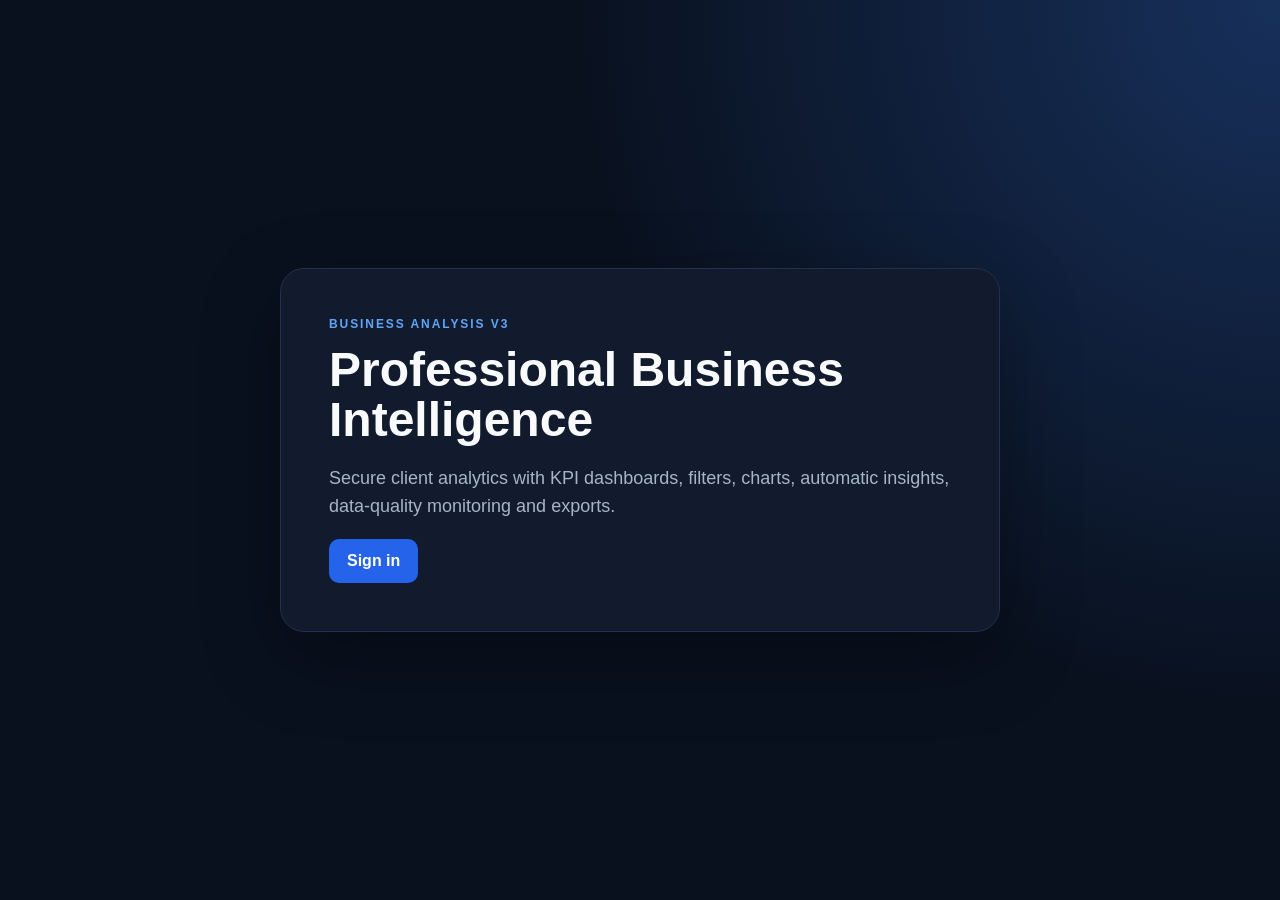
==== commit 9ca70d19: "Add files via upload" ====
--- a/Website/index.html
+++ b/Website/index.html
@@ -1,15 +1 @@
-<!doctype html><html lang="en-ZA"><head><meta charset="utf-8"><meta name="viewport" content="width=device-width,initial-scale=1">
-<title>Business Analysis | Business Analytics Software | KHÙLÈ KHÙLÈ III</title>
-<meta name="description" content="Business Analysis software for Excel workflows, data cleaning, business reporting and practical analytics. Published by KHÙLÈ KHÙLÈ III.">
-<link rel="canonical" href="https://YOUR-DOMAIN.example/"><link rel="stylesheet" href="styles.css"></head><body>
-<header><a class="logo" href="#">BUSINESS <b>ANALYSIS</b></a><nav><a href="#features">Features</a><a href="#pricing">Pricing</a><a href="#faq">FAQ</a><a class="btn" href="#pricing">Get started</a></nav></header>
-<main><section class="hero"><div><label>BUSINESS ANALYTICS SOFTWARE</label><h1>Turn business data into <em>better decisions.</em></h1><p>Clean, analyze and report on business data with a focused application built for practical business use.</p><a class="btn primary" href="#pricing">View plans</a></div><div class="screen"><b>BUSINESS ANALYSIS</b><hr><small>BUSINESS OVERVIEW</small><h2>Actionable insights</h2><div class="chart"><i></i><i></i><i></i><i></i><i></i><i></i></div></div></section>
-<section id="features"><label>FEATURES</label><h2>Work with business data confidently.</h2><div class="grid"><article>▦<h3>Excel workflows</h3><p>Bring spreadsheet data into a structured analysis workflow.</p></article><article>↗<h3>Business reports</h3><p>Create useful summaries for business decisions.</p></article><article>✓<h3>Data cleaning</h3><p>Prepare messy data before analysis.</p></article><article>▥<h3>Analytics dashboard</h3><p>Organize important business KPIs.</p></article><article>◉<h3>Secure access</h3><p>Administrator setup, login and recovery.</p></article><article>⚡<h3>Built to grow</h3><p>Ready for licensing, updates and cloud services.</p></article></div></section>
-<section id="pricing" class="pricing"><label>PLANS</label><h2>Choose your plan.</h2><div class="prices">
-<article><h3>Basic</h3><strong>R99 <small>/ month</small></strong><ul><li>Core business analysis</li><li>Excel workflows</li><li>Basic reports</li><li>Single administrator</li></ul><a class="btn" href="checkout.html?plan=basic">Choose Basic</a></article>
-<article class="featured"><mark>MOST POPULAR</mark><h3>Standard</h3><strong>R199 <small>/ month</small></strong><ul><li>Everything in Basic</li><li>Advanced reports</li><li>Data cleaning</li><li>Priority feature access</li></ul><a class="btn primary" href="checkout.html?plan=standard">Choose Standard</a></article>
-<article><h3>Premium</h3><strong>R399 <small>/ month</small></strong><ul><li>Everything in Standard</li><li>Advanced analytics</li><li>Expanded reporting</li><li>Premium features</li></ul><a class="btn" href="checkout.html?plan=premium">Choose Premium</a></article></div>
-<div class="notice"><b>Secure payments.</b> Checkout will be handled by the verified payment provider.</div></section>
-<section class="publisher"><label>PUBLISHED BY</label><h2>KHÙLÈ KHÙLÈ III</h2><p>Independent publisher of Business Analysis.</p></section>
-<section id="faq"><label>FAQ</label><h2>Questions, answered.</h2><details><summary>What is Business Analysis?</summary><p>A business analytics application for data, reports and analysis.</p></details><details><summary>How do payments work?</summary><p>Select a plan and complete checkout through the secure payment provider.</p></details><details><summary>Who publishes it?</summary><p>Business Analysis is published by KHÙLÈ KHÙLÈ III.</p></details></section></main>
-<footer><b>BUSINESS ANALYSIS</b><span>© 2026 KHÙLÈ KHÙLÈ III. All rights reserved.</span></footer></body></html>+<!doctype html><html><head><meta charset="utf-8"><meta name="viewport" content="width=device-width,initial-scale=1"><title>Business Analysis V3</title><link rel="stylesheet" href="style.css"></head><body><main class="hero"><div class="hero-card"><div class="eyebrow">BUSINESS ANALYSIS V3</div><h1>Professional Business Intelligence</h1><p>Secure client analytics with KPI dashboards, filters, charts, automatic insights, data-quality monitoring and exports.</p><a class="btn" href="login.html">Sign in</a></div></main></body></html>
--- a/Website/style.css
+++ b/Website/style.css
@@ -0,0 +1 @@
+*{box-sizing:border-box}body{margin:0;font-family:Inter,Segoe UI,Arial,sans-serif;background:#09111f;color:#f8fafc}.hero,.auth{min-height:100vh;display:grid;place-items:center;padding:24px;background:radial-gradient(circle at top right,#17305b,transparent 45%),#09111f}.hero-card,.auth-card{max-width:720px;width:100%;background:#111b2d;border:1px solid #22304a;border-radius:24px;padding:48px;box-shadow:0 25px 80px #0005}.auth-card{max-width:470px}.eyebrow{letter-spacing:.16em;color:#60a5fa;font-weight:800;font-size:12px}.hero h1{font-size:48px;line-height:1.05;margin:14px 0}.hero p{color:#a7b4c9;font-size:18px;line-height:1.6}.btn,button{display:inline-block;border:0;border-radius:10px;background:#2563eb;color:white;padding:13px 18px;font-weight:700;cursor:pointer;text-decoration:none}.auth-card input{display:block;width:100%;margin:10px 0;padding:14px;border-radius:10px;border:1px solid #334155;background:#0c1525;color:#fff}.auth-card .btn{width:100%;margin-top:8px}.app{display:grid;grid-template-columns:240px 1fr;min-height:100vh}aside{background:#0d1728;padding:28px 18px}aside button{width:100%;margin:5px 0;background:transparent;text-align:left}.brand{font-size:28px;font-weight:900;margin:0 0 30px}.brand small{display:block;font-size:10px;color:#60a5fa;letter-spacing:.16em}.workspace{padding:28px;max-width:1500px;width:100%;margin:auto}header{display:flex;justify-content:space-between;align-items:center;margin-bottom:25px}h1{margin:6px 0}.grid{display:grid;grid-template-columns:repeat(3,1fr);gap:14px}.card{background:#111b2d;border:1px solid #22304a;border-radius:14px;padding:18px}.muted{color:#94a3b8}.table{width:100%;border-collapse:collapse}.table th,.table td{padding:12px;border-bottom:1px solid #25334b;text-align:left}.charts{display:grid;grid-template-columns:1fr 1fr;gap:16px;margin-top:18px}@media(max-width:850px){.app{grid-template-columns:1fr}.grid,.charts{grid-template-columns:1fr}aside{display:none}.hero h1{font-size:36px}}
